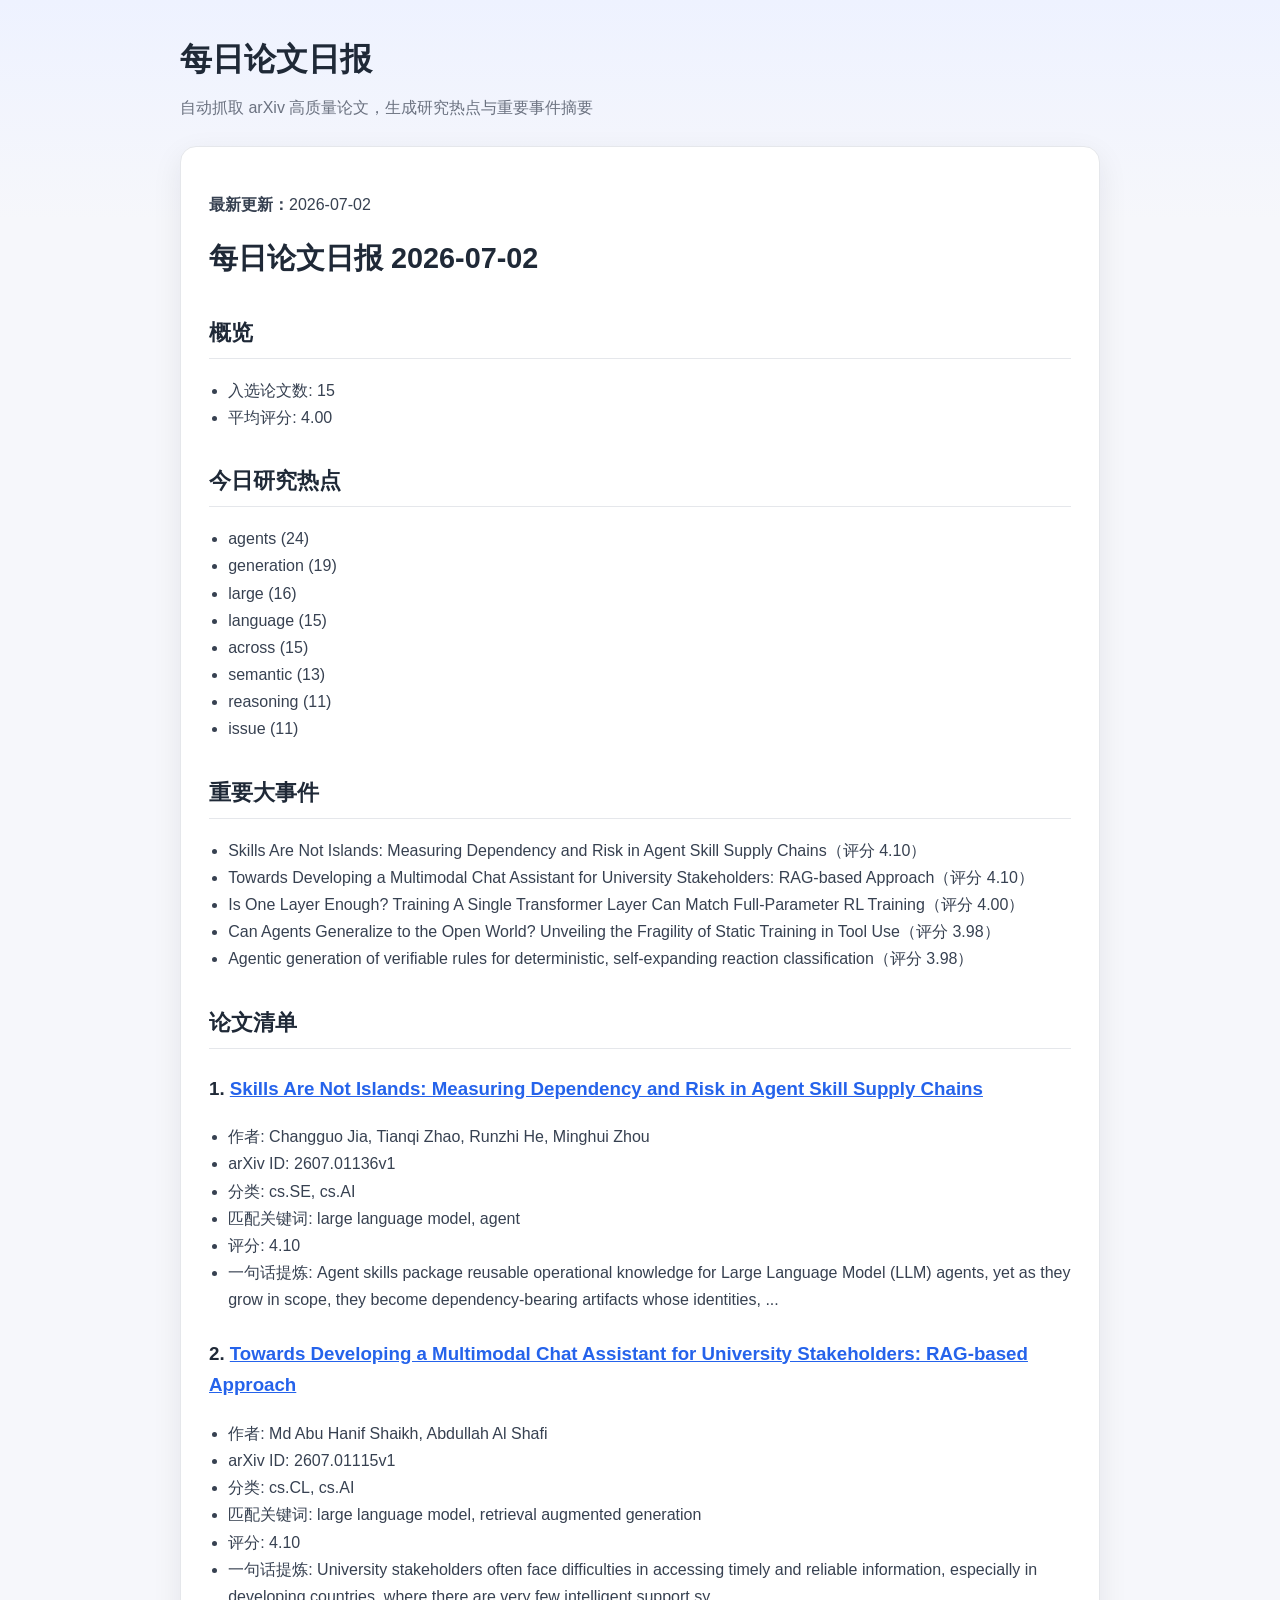
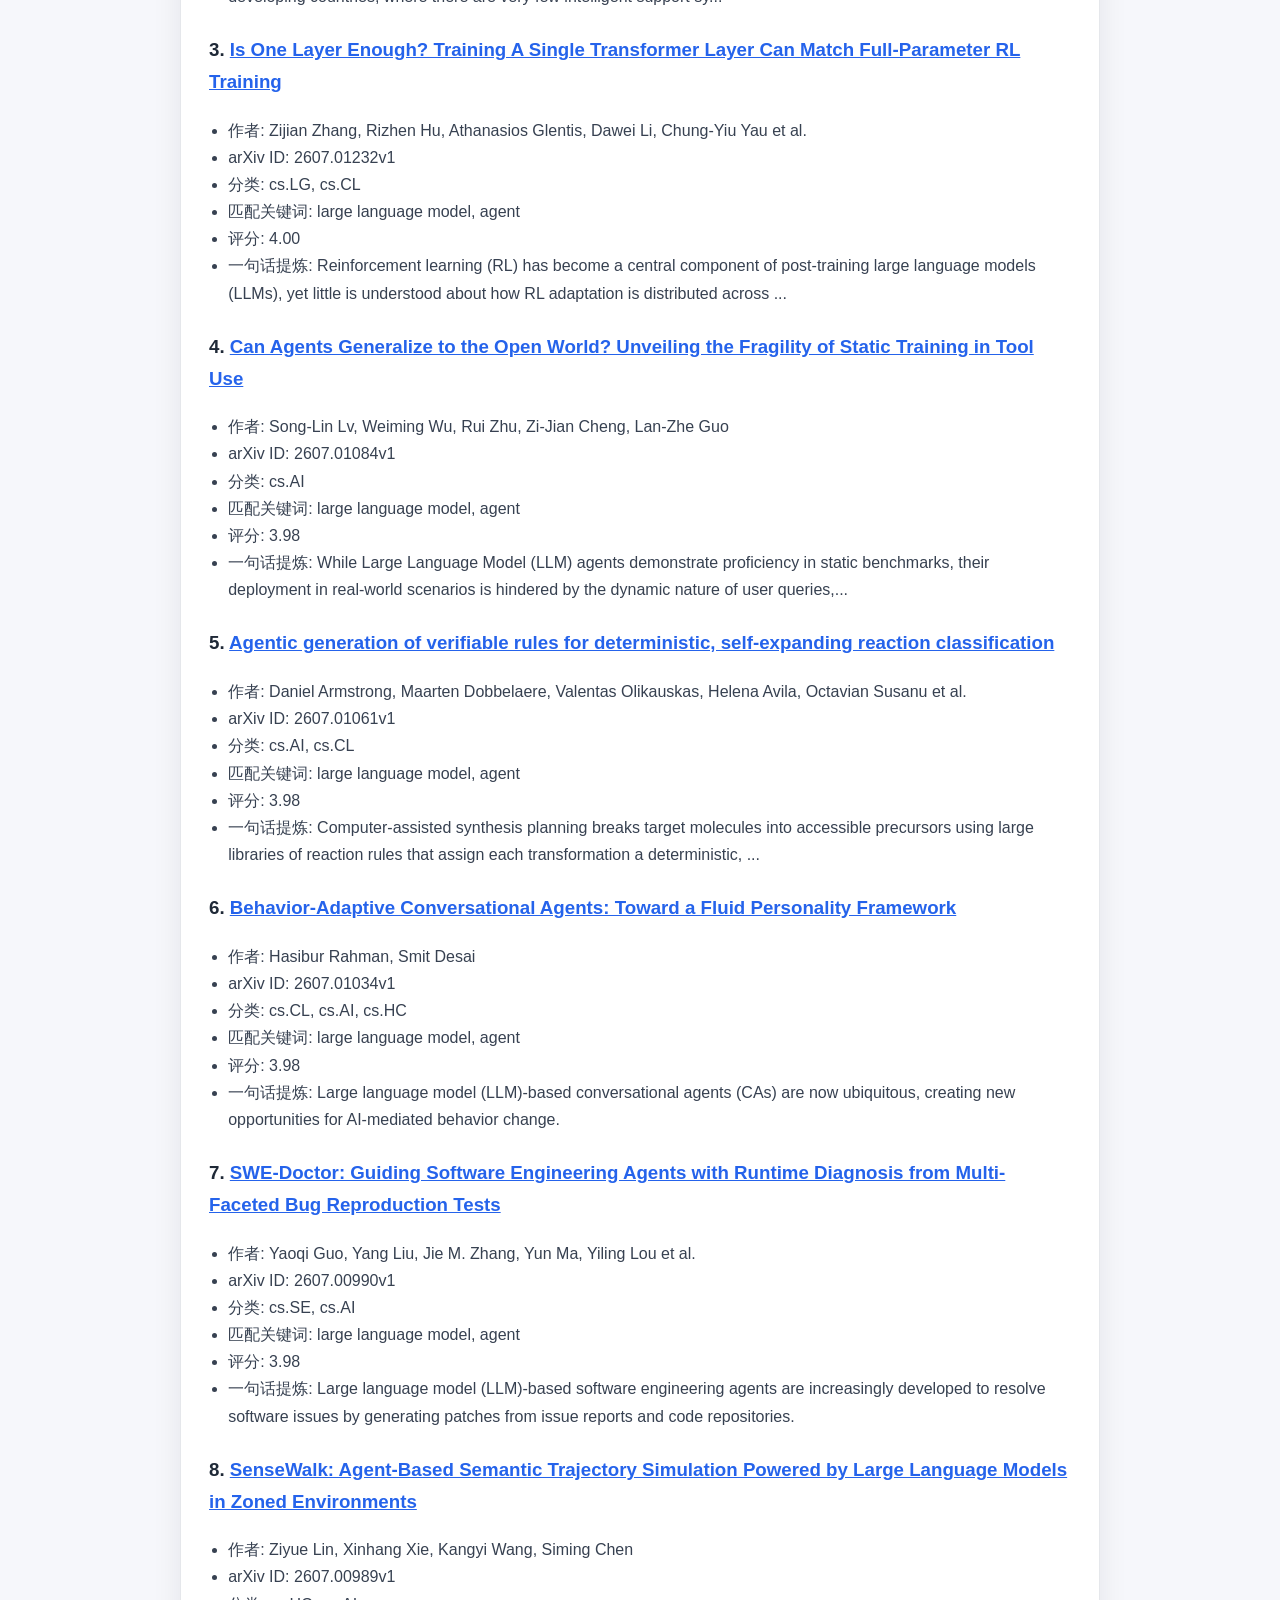
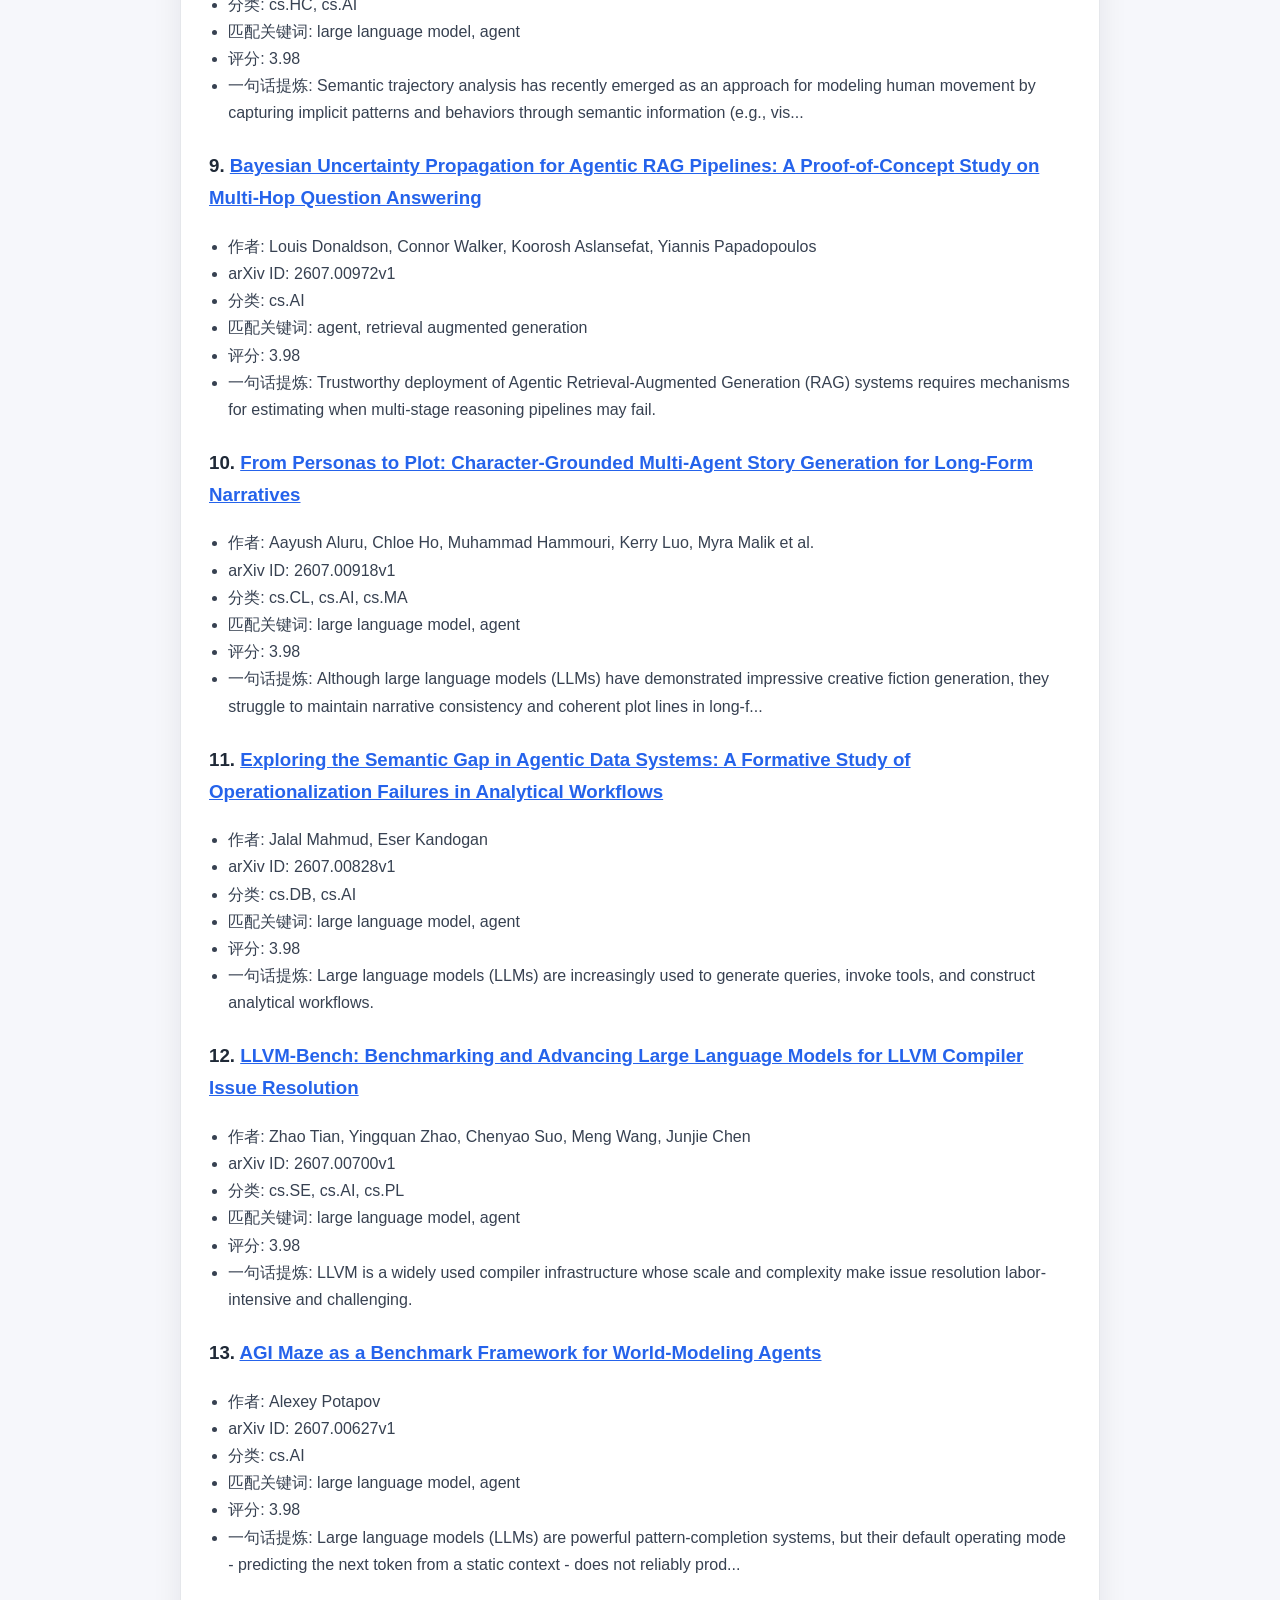
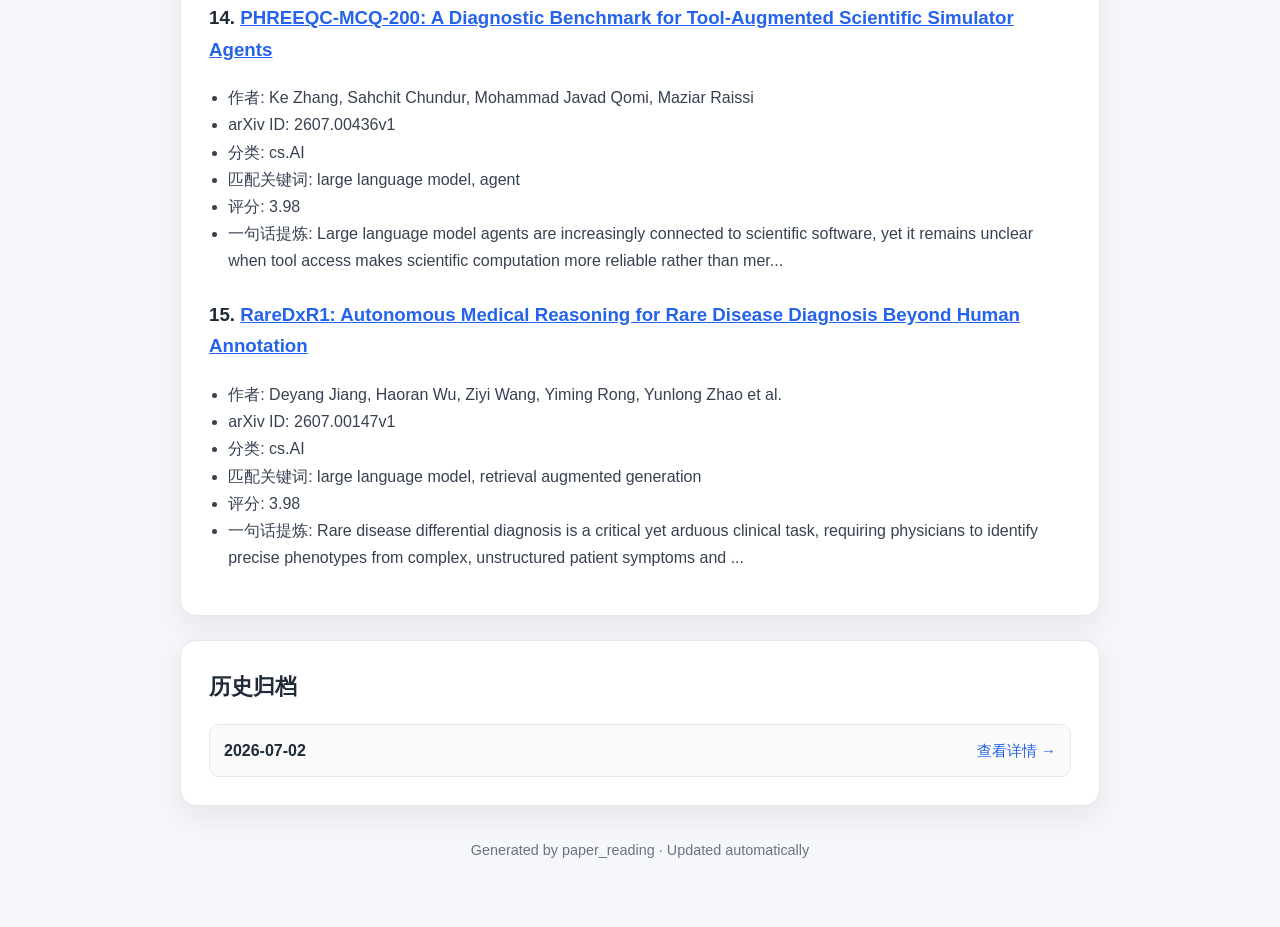
==== index.html @ 1e4952aa "deploy: f1d0eaf1eddbd6098fdbca7f47b68fb1e5b72fbb" ====
<!DOCTYPE html>
<html lang="zh-CN">
<head>
  <meta charset="UTF-8">
  <meta name="viewport" content="width=device-width, initial-scale=1.0">
  <title>每日论文日报</title>
  <link rel="stylesheet" href="assets/style.css">
</head>
<body>
  <div class="container">
    <header class="site-header">
      <h1>每日论文日报</h1>
      <p>自动抓取 arXiv 高质量论文，生成研究热点与重要事件摘要</p>
    </header>
    
    
<main class="card report-content">
  <p><strong>最新更新：</strong>2026-07-02</p>
  <h1>每日论文日报 2026-07-02</h1>
<h2>概览</h2>
<ul>
<li>入选论文数: 15</li>
<li>平均评分: 4.00</li>
</ul>
<h2>今日研究热点</h2>
<ul>
<li>agents (24)</li>
<li>generation (19)</li>
<li>large (16)</li>
<li>language (15)</li>
<li>across (15)</li>
<li>semantic (13)</li>
<li>reasoning (11)</li>
<li>issue (11)</li>
</ul>
<h2>重要大事件</h2>
<ul>
<li>Skills Are Not Islands: Measuring Dependency and Risk in Agent Skill Supply Chains（评分 4.10）</li>
<li>Towards Developing a Multimodal Chat Assistant for University Stakeholders: RAG-based Approach（评分 4.10）</li>
<li>Is One Layer Enough? Training A Single Transformer Layer Can Match Full-Parameter RL Training（评分 4.00）</li>
<li>Can Agents Generalize to the Open World? Unveiling the Fragility of Static Training in Tool Use（评分 3.98）</li>
<li>Agentic generation of verifiable rules for deterministic, self-expanding reaction classification（评分 3.98）</li>
</ul>
<h2>论文清单</h2>
<h3>1. <a href="https://arxiv.org/abs/2607.01136v1">Skills Are Not Islands: Measuring Dependency and Risk in Agent Skill Supply Chains</a></h3>
<ul>
<li>作者: Changguo Jia, Tianqi Zhao, Runzhi He, Minghui Zhou</li>
<li>arXiv ID: 2607.01136v1</li>
<li>分类: cs.SE, cs.AI</li>
<li>匹配关键词: large language model, agent</li>
<li>评分: 4.10</li>
<li>一句话提炼: Agent skills package reusable operational knowledge for Large Language Model (LLM) agents, yet as they grow in scope, they become dependency-bearing artifacts whose identities, ...</li>
</ul>
<h3>2. <a href="https://arxiv.org/abs/2607.01115v1">Towards Developing a Multimodal Chat Assistant for University Stakeholders: RAG-based Approach</a></h3>
<ul>
<li>作者: Md Abu Hanif Shaikh, Abdullah Al Shafi</li>
<li>arXiv ID: 2607.01115v1</li>
<li>分类: cs.CL, cs.AI</li>
<li>匹配关键词: large language model, retrieval augmented generation</li>
<li>评分: 4.10</li>
<li>一句话提炼: University stakeholders often face difficulties in accessing timely and reliable information, especially in developing countries, where there are very few intelligent support sy...</li>
</ul>
<h3>3. <a href="https://arxiv.org/abs/2607.01232v1">Is One Layer Enough? Training A Single Transformer Layer Can Match Full-Parameter RL Training</a></h3>
<ul>
<li>作者: Zijian Zhang, Rizhen Hu, Athanasios Glentis, Dawei Li, Chung-Yiu Yau et al.</li>
<li>arXiv ID: 2607.01232v1</li>
<li>分类: cs.LG, cs.CL</li>
<li>匹配关键词: large language model, agent</li>
<li>评分: 4.00</li>
<li>一句话提炼: Reinforcement learning (RL) has become a central component of post-training large language models (LLMs), yet little is understood about how RL adaptation is distributed across ...</li>
</ul>
<h3>4. <a href="https://arxiv.org/abs/2607.01084v1">Can Agents Generalize to the Open World? Unveiling the Fragility of Static Training in Tool Use</a></h3>
<ul>
<li>作者: Song-Lin Lv, Weiming Wu, Rui Zhu, Zi-Jian Cheng, Lan-Zhe Guo</li>
<li>arXiv ID: 2607.01084v1</li>
<li>分类: cs.AI</li>
<li>匹配关键词: large language model, agent</li>
<li>评分: 3.98</li>
<li>一句话提炼: While Large Language Model (LLM) agents demonstrate proficiency in static benchmarks, their deployment in real-world scenarios is hindered by the dynamic nature of user queries,...</li>
</ul>
<h3>5. <a href="https://arxiv.org/abs/2607.01061v1">Agentic generation of verifiable rules for deterministic, self-expanding reaction classification</a></h3>
<ul>
<li>作者: Daniel Armstrong, Maarten Dobbelaere, Valentas Olikauskas, Helena Avila, Octavian Susanu et al.</li>
<li>arXiv ID: 2607.01061v1</li>
<li>分类: cs.AI, cs.CL</li>
<li>匹配关键词: large language model, agent</li>
<li>评分: 3.98</li>
<li>一句话提炼: Computer-assisted synthesis planning breaks target molecules into accessible precursors using large libraries of reaction rules that assign each transformation a deterministic, ...</li>
</ul>
<h3>6. <a href="https://arxiv.org/abs/2607.01034v1">Behavior-Adaptive Conversational Agents: Toward a Fluid Personality Framework</a></h3>
<ul>
<li>作者: Hasibur Rahman, Smit Desai</li>
<li>arXiv ID: 2607.01034v1</li>
<li>分类: cs.CL, cs.AI, cs.HC</li>
<li>匹配关键词: large language model, agent</li>
<li>评分: 3.98</li>
<li>一句话提炼: Large language model (LLM)-based conversational agents (CAs) are now ubiquitous, creating new opportunities for AI-mediated behavior change.</li>
</ul>
<h3>7. <a href="https://arxiv.org/abs/2607.00990v1">SWE-Doctor: Guiding Software Engineering Agents with Runtime Diagnosis from Multi-Faceted Bug Reproduction Tests</a></h3>
<ul>
<li>作者: Yaoqi Guo, Yang Liu, Jie M. Zhang, Yun Ma, Yiling Lou et al.</li>
<li>arXiv ID: 2607.00990v1</li>
<li>分类: cs.SE, cs.AI</li>
<li>匹配关键词: large language model, agent</li>
<li>评分: 3.98</li>
<li>一句话提炼: Large language model (LLM)-based software engineering agents are increasingly developed to resolve software issues by generating patches from issue reports and code repositories.</li>
</ul>
<h3>8. <a href="https://arxiv.org/abs/2607.00989v1">SenseWalk: Agent-Based Semantic Trajectory Simulation Powered by Large Language Models in Zoned Environments</a></h3>
<ul>
<li>作者: Ziyue Lin, Xinhang Xie, Kangyi Wang, Siming Chen</li>
<li>arXiv ID: 2607.00989v1</li>
<li>分类: cs.HC, cs.AI</li>
<li>匹配关键词: large language model, agent</li>
<li>评分: 3.98</li>
<li>一句话提炼: Semantic trajectory analysis has recently emerged as an approach for modeling human movement by capturing implicit patterns and behaviors through semantic information (e.g., vis...</li>
</ul>
<h3>9. <a href="https://arxiv.org/abs/2607.00972v1">Bayesian Uncertainty Propagation for Agentic RAG Pipelines: A Proof-of-Concept Study on Multi-Hop Question Answering</a></h3>
<ul>
<li>作者: Louis Donaldson, Connor Walker, Koorosh Aslansefat, Yiannis Papadopoulos</li>
<li>arXiv ID: 2607.00972v1</li>
<li>分类: cs.AI</li>
<li>匹配关键词: agent, retrieval augmented generation</li>
<li>评分: 3.98</li>
<li>一句话提炼: Trustworthy deployment of Agentic Retrieval-Augmented Generation (RAG) systems requires mechanisms for estimating when multi-stage reasoning pipelines may fail.</li>
</ul>
<h3>10. <a href="https://arxiv.org/abs/2607.00918v1">From Personas to Plot: Character-Grounded Multi-Agent Story Generation for Long-Form Narratives</a></h3>
<ul>
<li>作者: Aayush Aluru, Chloe Ho, Muhammad Hammouri, Kerry Luo, Myra Malik et al.</li>
<li>arXiv ID: 2607.00918v1</li>
<li>分类: cs.CL, cs.AI, cs.MA</li>
<li>匹配关键词: large language model, agent</li>
<li>评分: 3.98</li>
<li>一句话提炼: Although large language models (LLMs) have demonstrated impressive creative fiction generation, they struggle to maintain narrative consistency and coherent plot lines in long-f...</li>
</ul>
<h3>11. <a href="https://arxiv.org/abs/2607.00828v1">Exploring the Semantic Gap in Agentic Data Systems: A Formative Study of Operationalization Failures in Analytical Workflows</a></h3>
<ul>
<li>作者: Jalal Mahmud, Eser Kandogan</li>
<li>arXiv ID: 2607.00828v1</li>
<li>分类: cs.DB, cs.AI</li>
<li>匹配关键词: large language model, agent</li>
<li>评分: 3.98</li>
<li>一句话提炼: Large language models (LLMs) are increasingly used to generate queries, invoke tools, and construct analytical workflows.</li>
</ul>
<h3>12. <a href="https://arxiv.org/abs/2607.00700v1">LLVM-Bench: Benchmarking and Advancing Large Language Models for LLVM Compiler Issue Resolution</a></h3>
<ul>
<li>作者: Zhao Tian, Yingquan Zhao, Chenyao Suo, Meng Wang, Junjie Chen</li>
<li>arXiv ID: 2607.00700v1</li>
<li>分类: cs.SE, cs.AI, cs.PL</li>
<li>匹配关键词: large language model, agent</li>
<li>评分: 3.98</li>
<li>一句话提炼: LLVM is a widely used compiler infrastructure whose scale and complexity make issue resolution labor-intensive and challenging.</li>
</ul>
<h3>13. <a href="https://arxiv.org/abs/2607.00627v1">AGI Maze as a Benchmark Framework for World-Modeling Agents</a></h3>
<ul>
<li>作者: Alexey Potapov</li>
<li>arXiv ID: 2607.00627v1</li>
<li>分类: cs.AI</li>
<li>匹配关键词: large language model, agent</li>
<li>评分: 3.98</li>
<li>一句话提炼: Large language models (LLMs) are powerful pattern-completion systems, but their default operating mode - predicting the next token from a static context - does not reliably prod...</li>
</ul>
<h3>14. <a href="https://arxiv.org/abs/2607.00436v1">PHREEQC-MCQ-200: A Diagnostic Benchmark for Tool-Augmented Scientific Simulator Agents</a></h3>
<ul>
<li>作者: Ke Zhang, Sahchit Chundur, Mohammad Javad Qomi, Maziar Raissi</li>
<li>arXiv ID: 2607.00436v1</li>
<li>分类: cs.AI</li>
<li>匹配关键词: large language model, agent</li>
<li>评分: 3.98</li>
<li>一句话提炼: Large language model agents are increasingly connected to scientific software, yet it remains unclear when tool access makes scientific computation more reliable rather than mer...</li>
</ul>
<h3>15. <a href="https://arxiv.org/abs/2607.00147v1">RareDxR1: Autonomous Medical Reasoning for Rare Disease Diagnosis Beyond Human Annotation</a></h3>
<ul>
<li>作者: Deyang Jiang, Haoran Wu, Ziyi Wang, Yiming Rong, Yunlong Zhao et al.</li>
<li>arXiv ID: 2607.00147v1</li>
<li>分类: cs.AI</li>
<li>匹配关键词: large language model, retrieval augmented generation</li>
<li>评分: 3.98</li>
<li>一句话提炼: Rare disease differential diagnosis is a critical yet arduous clinical task, requiring physicians to identify precise phenotypes from complex, unstructured patient symptoms and ...</li>
</ul>
</main>
<section class="card">
  <h2>历史归档</h2>
  <ul class="archive-list">
    <li><a href="reports/2026-07-02.html"><span class="date">2026-07-02</span><span class="link">查看详情 →</span></a></li>
  </ul>
</section>

    <footer class="site-footer">Generated by paper_reading · Updated automatically</footer>
  </div>
</body>
</html>
---- assets/style.css ----
:root {
  --bg: #f6f7fb;
  --card: #ffffff;
  --text: #1f2937;
  --muted: #6b7280;
  --accent: #2563eb;
  --border: #e5e7eb;
  --shadow: 0 10px 30px rgba(15, 23, 42, 0.08);
}

* {
  box-sizing: border-box;
}

body {
  margin: 0;
  font-family: -apple-system, BlinkMacSystemFont, "Segoe UI", Roboto, "Helvetica Neue", Arial, sans-serif;
  background: linear-gradient(180deg, #eef2ff 0%, var(--bg) 220px);
  color: var(--text);
  line-height: 1.7;
}

.container {
  max-width: 960px;
  margin: 0 auto;
  padding: 32px 20px 64px;
}

.site-header {
  margin-bottom: 24px;
}

.site-header h1 {
  margin: 0 0 8px;
  font-size: 2rem;
}

.site-header p {
  margin: 0;
  color: var(--muted);
}

.card {
  background: var(--card);
  border: 1px solid var(--border);
  border-radius: 16px;
  box-shadow: var(--shadow);
  padding: 28px;
  margin-bottom: 24px;
}

.card h2 {
  margin-top: 0;
  font-size: 1.35rem;
}

.archive-list {
  list-style: none;
  padding: 0;
  margin: 0;
  display: grid;
  gap: 10px;
}

.archive-list a {
  display: flex;
  justify-content: space-between;
  align-items: center;
  padding: 12px 14px;
  border: 1px solid var(--border);
  border-radius: 10px;
  text-decoration: none;
  color: var(--text);
  background: #fafafa;
}

.archive-list a:hover {
  border-color: var(--accent);
  background: #eff6ff;
}

.archive-list .date {
  font-weight: 600;
}

.archive-list .link {
  color: var(--accent);
  font-size: 0.95rem;
}

.report-content h1 {
  margin-top: 0;
  font-size: 1.8rem;
}

.report-content h2 {
  margin-top: 2rem;
  padding-bottom: 0.4rem;
  border-bottom: 1px solid var(--border);
}

.report-content h3 {
  margin-top: 1.5rem;
}

.report-content ul {
  padding-left: 1.2rem;
}

.report-content a {
  color: var(--accent);
}

.report-content p,
.report-content li {
  color: #374151;
}

.back-link {
  display: inline-block;
  margin-bottom: 16px;
  color: var(--accent);
  text-decoration: none;
  font-weight: 600;
}

.back-link:hover {
  text-decoration: underline;
}

.site-footer {
  margin-top: 32px;
  color: var(--muted);
  font-size: 0.9rem;
  text-align: center;
}

@media (max-width: 640px) {
  .container {
    padding: 20px 14px 48px;
  }

  .card {
    padding: 20px;
  }

  .site-header h1 {
    font-size: 1.6rem;
  }
}
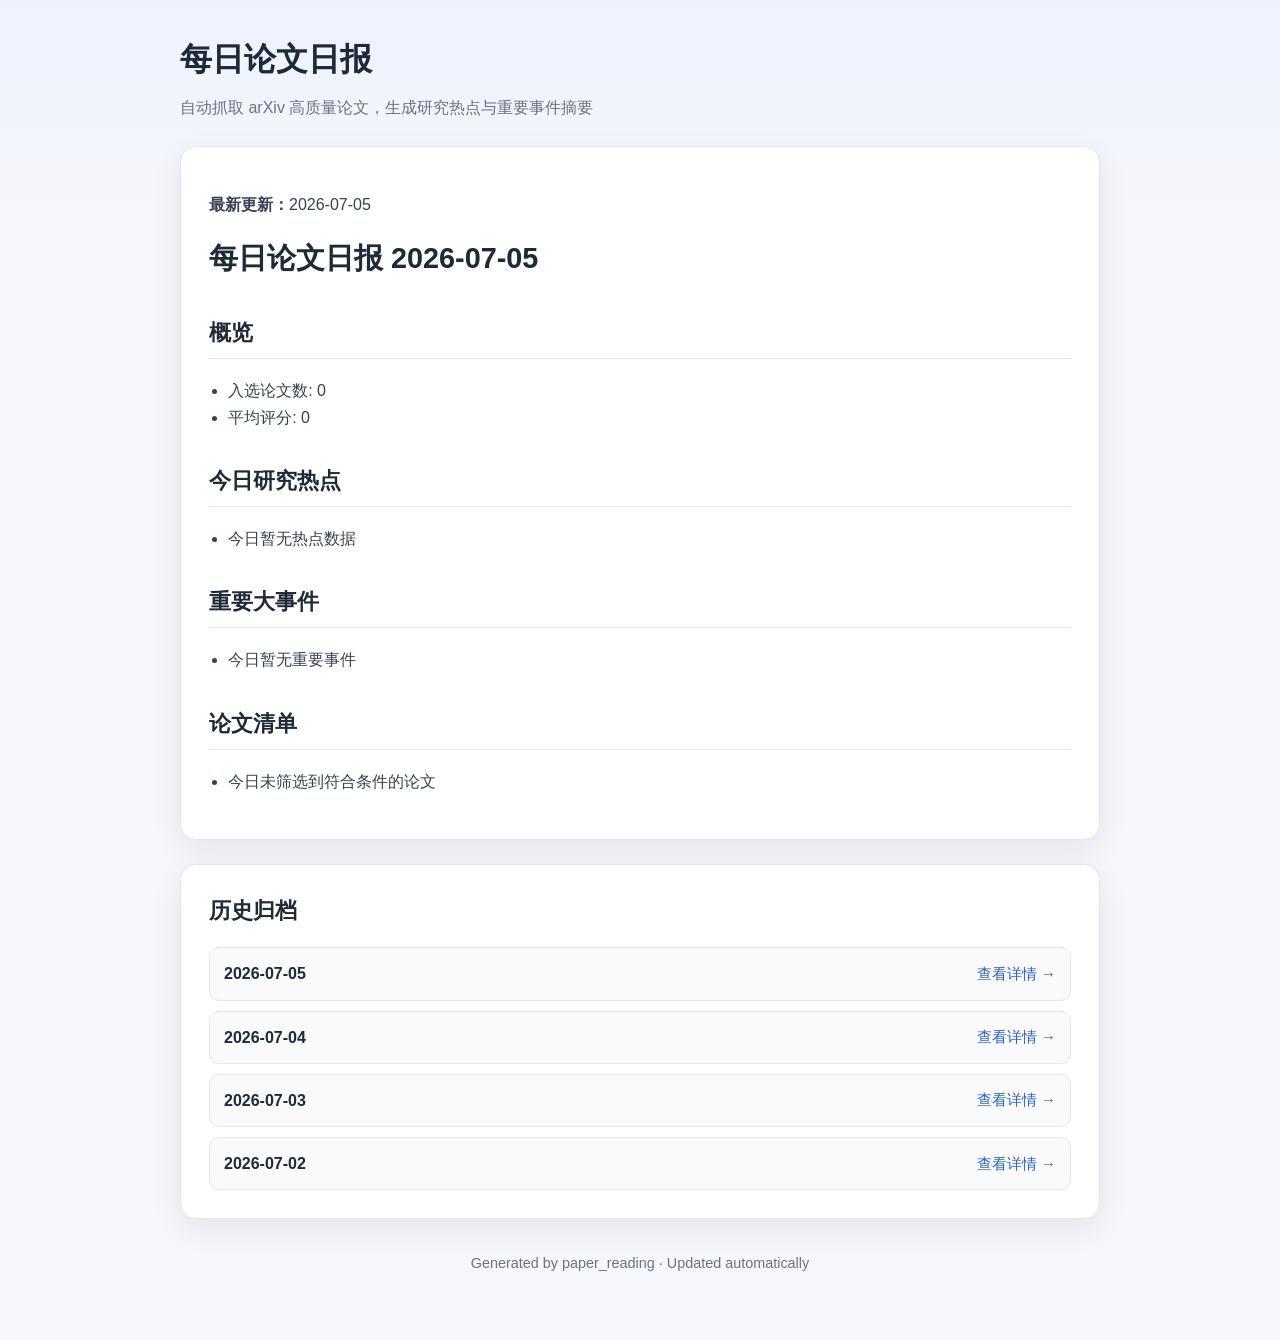
==== commit 6ac1f484: "deploy: 60a4ec1bd43b2e0ebd48ca1cea0a889e15c20ff1" ====
--- a/index.html
+++ b/index.html
@@ -15,173 +15,30 @@
     
     
 <main class="card report-content">
-  <p><strong>最新更新：</strong>2026-07-02</p>
-  <h1>每日论文日报 2026-07-02</h1>
+  <p><strong>最新更新：</strong>2026-07-05</p>
+  <h1>每日论文日报 2026-07-05</h1>
 <h2>概览</h2>
 <ul>
-<li>入选论文数: 15</li>
-<li>平均评分: 4.00</li>
+<li>入选论文数: 0</li>
+<li>平均评分: 0</li>
 </ul>
 <h2>今日研究热点</h2>
 <ul>
-<li>agents (24)</li>
-<li>generation (19)</li>
-<li>large (16)</li>
-<li>language (15)</li>
-<li>across (15)</li>
-<li>semantic (13)</li>
-<li>reasoning (11)</li>
-<li>issue (11)</li>
+<li>今日暂无热点数据</li>
 </ul>
 <h2>重要大事件</h2>
 <ul>
-<li>Skills Are Not Islands: Measuring Dependency and Risk in Agent Skill Supply Chains（评分 4.10）</li>
-<li>Towards Developing a Multimodal Chat Assistant for University Stakeholders: RAG-based Approach（评分 4.10）</li>
-<li>Is One Layer Enough? Training A Single Transformer Layer Can Match Full-Parameter RL Training（评分 4.00）</li>
-<li>Can Agents Generalize to the Open World? Unveiling the Fragility of Static Training in Tool Use（评分 3.98）</li>
-<li>Agentic generation of verifiable rules for deterministic, self-expanding reaction classification（评分 3.98）</li>
+<li>今日暂无重要事件</li>
 </ul>
 <h2>论文清单</h2>
-<h3>1. <a href="https://arxiv.org/abs/2607.01136v1">Skills Are Not Islands: Measuring Dependency and Risk in Agent Skill Supply Chains</a></h3>
 <ul>
-<li>作者: Changguo Jia, Tianqi Zhao, Runzhi He, Minghui Zhou</li>
-<li>arXiv ID: 2607.01136v1</li>
-<li>分类: cs.SE, cs.AI</li>
-<li>匹配关键词: large language model, agent</li>
-<li>评分: 4.10</li>
-<li>一句话提炼: Agent skills package reusable operational knowledge for Large Language Model (LLM) agents, yet as they grow in scope, they become dependency-bearing artifacts whose identities, ...</li>
-</ul>
-<h3>2. <a href="https://arxiv.org/abs/2607.01115v1">Towards Developing a Multimodal Chat Assistant for University Stakeholders: RAG-based Approach</a></h3>
-<ul>
-<li>作者: Md Abu Hanif Shaikh, Abdullah Al Shafi</li>
-<li>arXiv ID: 2607.01115v1</li>
-<li>分类: cs.CL, cs.AI</li>
-<li>匹配关键词: large language model, retrieval augmented generation</li>
-<li>评分: 4.10</li>
-<li>一句话提炼: University stakeholders often face difficulties in accessing timely and reliable information, especially in developing countries, where there are very few intelligent support sy...</li>
-</ul>
-<h3>3. <a href="https://arxiv.org/abs/2607.01232v1">Is One Layer Enough? Training A Single Transformer Layer Can Match Full-Parameter RL Training</a></h3>
-<ul>
-<li>作者: Zijian Zhang, Rizhen Hu, Athanasios Glentis, Dawei Li, Chung-Yiu Yau et al.</li>
-<li>arXiv ID: 2607.01232v1</li>
-<li>分类: cs.LG, cs.CL</li>
-<li>匹配关键词: large language model, agent</li>
-<li>评分: 4.00</li>
-<li>一句话提炼: Reinforcement learning (RL) has become a central component of post-training large language models (LLMs), yet little is understood about how RL adaptation is distributed across ...</li>
-</ul>
-<h3>4. <a href="https://arxiv.org/abs/2607.01084v1">Can Agents Generalize to the Open World? Unveiling the Fragility of Static Training in Tool Use</a></h3>
-<ul>
-<li>作者: Song-Lin Lv, Weiming Wu, Rui Zhu, Zi-Jian Cheng, Lan-Zhe Guo</li>
-<li>arXiv ID: 2607.01084v1</li>
-<li>分类: cs.AI</li>
-<li>匹配关键词: large language model, agent</li>
-<li>评分: 3.98</li>
-<li>一句话提炼: While Large Language Model (LLM) agents demonstrate proficiency in static benchmarks, their deployment in real-world scenarios is hindered by the dynamic nature of user queries,...</li>
-</ul>
-<h3>5. <a href="https://arxiv.org/abs/2607.01061v1">Agentic generation of verifiable rules for deterministic, self-expanding reaction classification</a></h3>
-<ul>
-<li>作者: Daniel Armstrong, Maarten Dobbelaere, Valentas Olikauskas, Helena Avila, Octavian Susanu et al.</li>
-<li>arXiv ID: 2607.01061v1</li>
-<li>分类: cs.AI, cs.CL</li>
-<li>匹配关键词: large language model, agent</li>
-<li>评分: 3.98</li>
-<li>一句话提炼: Computer-assisted synthesis planning breaks target molecules into accessible precursors using large libraries of reaction rules that assign each transformation a deterministic, ...</li>
-</ul>
-<h3>6. <a href="https://arxiv.org/abs/2607.01034v1">Behavior-Adaptive Conversational Agents: Toward a Fluid Personality Framework</a></h3>
-<ul>
-<li>作者: Hasibur Rahman, Smit Desai</li>
-<li>arXiv ID: 2607.01034v1</li>
-<li>分类: cs.CL, cs.AI, cs.HC</li>
-<li>匹配关键词: large language model, agent</li>
-<li>评分: 3.98</li>
-<li>一句话提炼: Large language model (LLM)-based conversational agents (CAs) are now ubiquitous, creating new opportunities for AI-mediated behavior change.</li>
-</ul>
-<h3>7. <a href="https://arxiv.org/abs/2607.00990v1">SWE-Doctor: Guiding Software Engineering Agents with Runtime Diagnosis from Multi-Faceted Bug Reproduction Tests</a></h3>
-<ul>
-<li>作者: Yaoqi Guo, Yang Liu, Jie M. Zhang, Yun Ma, Yiling Lou et al.</li>
-<li>arXiv ID: 2607.00990v1</li>
-<li>分类: cs.SE, cs.AI</li>
-<li>匹配关键词: large language model, agent</li>
-<li>评分: 3.98</li>
-<li>一句话提炼: Large language model (LLM)-based software engineering agents are increasingly developed to resolve software issues by generating patches from issue reports and code repositories.</li>
-</ul>
-<h3>8. <a href="https://arxiv.org/abs/2607.00989v1">SenseWalk: Agent-Based Semantic Trajectory Simulation Powered by Large Language Models in Zoned Environments</a></h3>
-<ul>
-<li>作者: Ziyue Lin, Xinhang Xie, Kangyi Wang, Siming Chen</li>
-<li>arXiv ID: 2607.00989v1</li>
-<li>分类: cs.HC, cs.AI</li>
-<li>匹配关键词: large language model, agent</li>
-<li>评分: 3.98</li>
-<li>一句话提炼: Semantic trajectory analysis has recently emerged as an approach for modeling human movement by capturing implicit patterns and behaviors through semantic information (e.g., vis...</li>
-</ul>
-<h3>9. <a href="https://arxiv.org/abs/2607.00972v1">Bayesian Uncertainty Propagation for Agentic RAG Pipelines: A Proof-of-Concept Study on Multi-Hop Question Answering</a></h3>
-<ul>
-<li>作者: Louis Donaldson, Connor Walker, Koorosh Aslansefat, Yiannis Papadopoulos</li>
-<li>arXiv ID: 2607.00972v1</li>
-<li>分类: cs.AI</li>
-<li>匹配关键词: agent, retrieval augmented generation</li>
-<li>评分: 3.98</li>
-<li>一句话提炼: Trustworthy deployment of Agentic Retrieval-Augmented Generation (RAG) systems requires mechanisms for estimating when multi-stage reasoning pipelines may fail.</li>
-</ul>
-<h3>10. <a href="https://arxiv.org/abs/2607.00918v1">From Personas to Plot: Character-Grounded Multi-Agent Story Generation for Long-Form Narratives</a></h3>
-<ul>
-<li>作者: Aayush Aluru, Chloe Ho, Muhammad Hammouri, Kerry Luo, Myra Malik et al.</li>
-<li>arXiv ID: 2607.00918v1</li>
-<li>分类: cs.CL, cs.AI, cs.MA</li>
-<li>匹配关键词: large language model, agent</li>
-<li>评分: 3.98</li>
-<li>一句话提炼: Although large language models (LLMs) have demonstrated impressive creative fiction generation, they struggle to maintain narrative consistency and coherent plot lines in long-f...</li>
-</ul>
-<h3>11. <a href="https://arxiv.org/abs/2607.00828v1">Exploring the Semantic Gap in Agentic Data Systems: A Formative Study of Operationalization Failures in Analytical Workflows</a></h3>
-<ul>
-<li>作者: Jalal Mahmud, Eser Kandogan</li>
-<li>arXiv ID: 2607.00828v1</li>
-<li>分类: cs.DB, cs.AI</li>
-<li>匹配关键词: large language model, agent</li>
-<li>评分: 3.98</li>
-<li>一句话提炼: Large language models (LLMs) are increasingly used to generate queries, invoke tools, and construct analytical workflows.</li>
-</ul>
-<h3>12. <a href="https://arxiv.org/abs/2607.00700v1">LLVM-Bench: Benchmarking and Advancing Large Language Models for LLVM Compiler Issue Resolution</a></h3>
-<ul>
-<li>作者: Zhao Tian, Yingquan Zhao, Chenyao Suo, Meng Wang, Junjie Chen</li>
-<li>arXiv ID: 2607.00700v1</li>
-<li>分类: cs.SE, cs.AI, cs.PL</li>
-<li>匹配关键词: large language model, agent</li>
-<li>评分: 3.98</li>
-<li>一句话提炼: LLVM is a widely used compiler infrastructure whose scale and complexity make issue resolution labor-intensive and challenging.</li>
-</ul>
-<h3>13. <a href="https://arxiv.org/abs/2607.00627v1">AGI Maze as a Benchmark Framework for World-Modeling Agents</a></h3>
-<ul>
-<li>作者: Alexey Potapov</li>
-<li>arXiv ID: 2607.00627v1</li>
-<li>分类: cs.AI</li>
-<li>匹配关键词: large language model, agent</li>
-<li>评分: 3.98</li>
-<li>一句话提炼: Large language models (LLMs) are powerful pattern-completion systems, but their default operating mode - predicting the next token from a static context - does not reliably prod...</li>
-</ul>
-<h3>14. <a href="https://arxiv.org/abs/2607.00436v1">PHREEQC-MCQ-200: A Diagnostic Benchmark for Tool-Augmented Scientific Simulator Agents</a></h3>
-<ul>
-<li>作者: Ke Zhang, Sahchit Chundur, Mohammad Javad Qomi, Maziar Raissi</li>
-<li>arXiv ID: 2607.00436v1</li>
-<li>分类: cs.AI</li>
-<li>匹配关键词: large language model, agent</li>
-<li>评分: 3.98</li>
-<li>一句话提炼: Large language model agents are increasingly connected to scientific software, yet it remains unclear when tool access makes scientific computation more reliable rather than mer...</li>
-</ul>
-<h3>15. <a href="https://arxiv.org/abs/2607.00147v1">RareDxR1: Autonomous Medical Reasoning for Rare Disease Diagnosis Beyond Human Annotation</a></h3>
-<ul>
-<li>作者: Deyang Jiang, Haoran Wu, Ziyi Wang, Yiming Rong, Yunlong Zhao et al.</li>
-<li>arXiv ID: 2607.00147v1</li>
-<li>分类: cs.AI</li>
-<li>匹配关键词: large language model, retrieval augmented generation</li>
-<li>评分: 3.98</li>
-<li>一句话提炼: Rare disease differential diagnosis is a critical yet arduous clinical task, requiring physicians to identify precise phenotypes from complex, unstructured patient symptoms and ...</li>
+<li>今日未筛选到符合条件的论文</li>
 </ul>
 </main>
 <section class="card">
   <h2>历史归档</h2>
   <ul class="archive-list">
-    <li><a href="reports/2026-07-02.html"><span class="date">2026-07-02</span><span class="link">查看详情 →</span></a></li>
+    <li><a href="reports/2026-07-05.html"><span class="date">2026-07-05</span><span class="link">查看详情 →</span></a></li><li><a href="reports/2026-07-04.html"><span class="date">2026-07-04</span><span class="link">查看详情 →</span></a></li><li><a href="reports/2026-07-03.html"><span class="date">2026-07-03</span><span class="link">查看详情 →</span></a></li><li><a href="reports/2026-07-02.html"><span class="date">2026-07-02</span><span class="link">查看详情 →</span></a></li>
   </ul>
 </section>
 
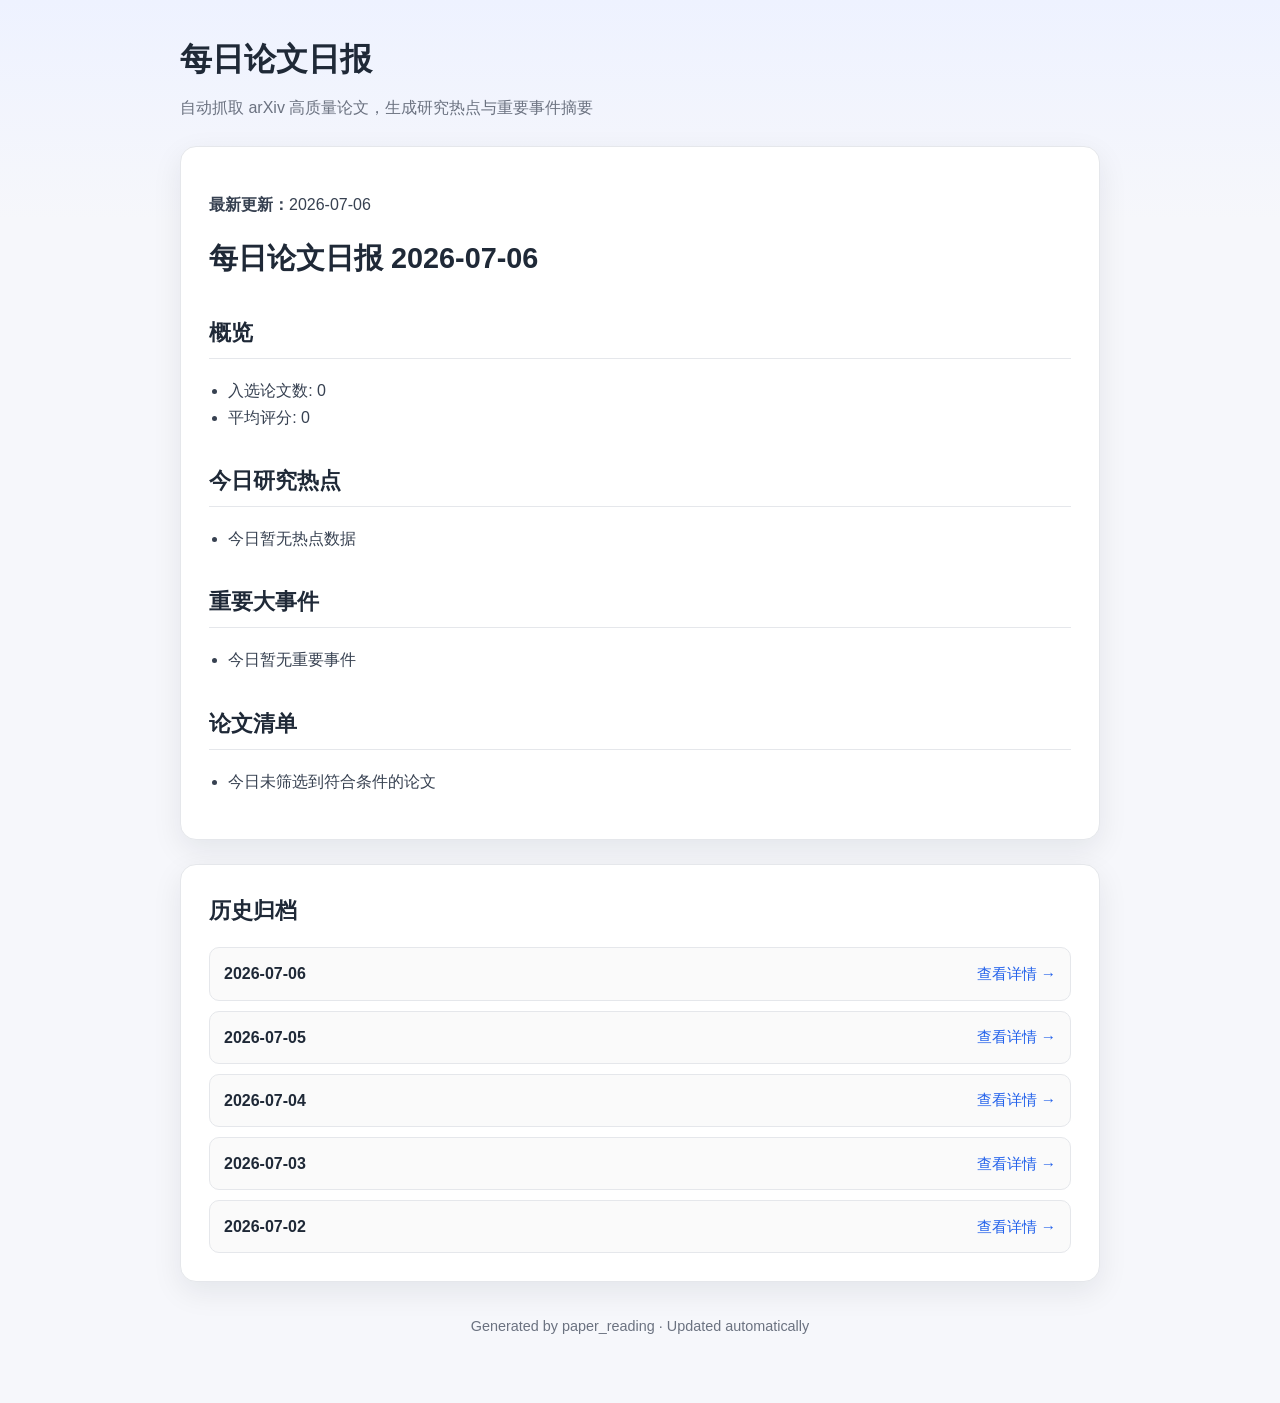
==== commit bc692268: "deploy: 59149e5e1e492993bf5acc5338c979a65b68202b" ====
--- a/index.html
+++ b/index.html
@@ -15,8 +15,8 @@
     
     
 <main class="card report-content">
-  <p><strong>最新更新：</strong>2026-07-05</p>
-  <h1>每日论文日报 2026-07-05</h1>
+  <p><strong>最新更新：</strong>2026-07-06</p>
+  <h1>每日论文日报 2026-07-06</h1>
 <h2>概览</h2>
 <ul>
 <li>入选论文数: 0</li>
@@ -38,7 +38,7 @@
 <section class="card">
   <h2>历史归档</h2>
   <ul class="archive-list">
-    <li><a href="reports/2026-07-05.html"><span class="date">2026-07-05</span><span class="link">查看详情 →</span></a></li><li><a href="reports/2026-07-04.html"><span class="date">2026-07-04</span><span class="link">查看详情 →</span></a></li><li><a href="reports/2026-07-03.html"><span class="date">2026-07-03</span><span class="link">查看详情 →</span></a></li><li><a href="reports/2026-07-02.html"><span class="date">2026-07-02</span><span class="link">查看详情 →</span></a></li>
+    <li><a href="reports/2026-07-06.html"><span class="date">2026-07-06</span><span class="link">查看详情 →</span></a></li><li><a href="reports/2026-07-05.html"><span class="date">2026-07-05</span><span class="link">查看详情 →</span></a></li><li><a href="reports/2026-07-04.html"><span class="date">2026-07-04</span><span class="link">查看详情 →</span></a></li><li><a href="reports/2026-07-03.html"><span class="date">2026-07-03</span><span class="link">查看详情 →</span></a></li><li><a href="reports/2026-07-02.html"><span class="date">2026-07-02</span><span class="link">查看详情 →</span></a></li>
   </ul>
 </section>
 
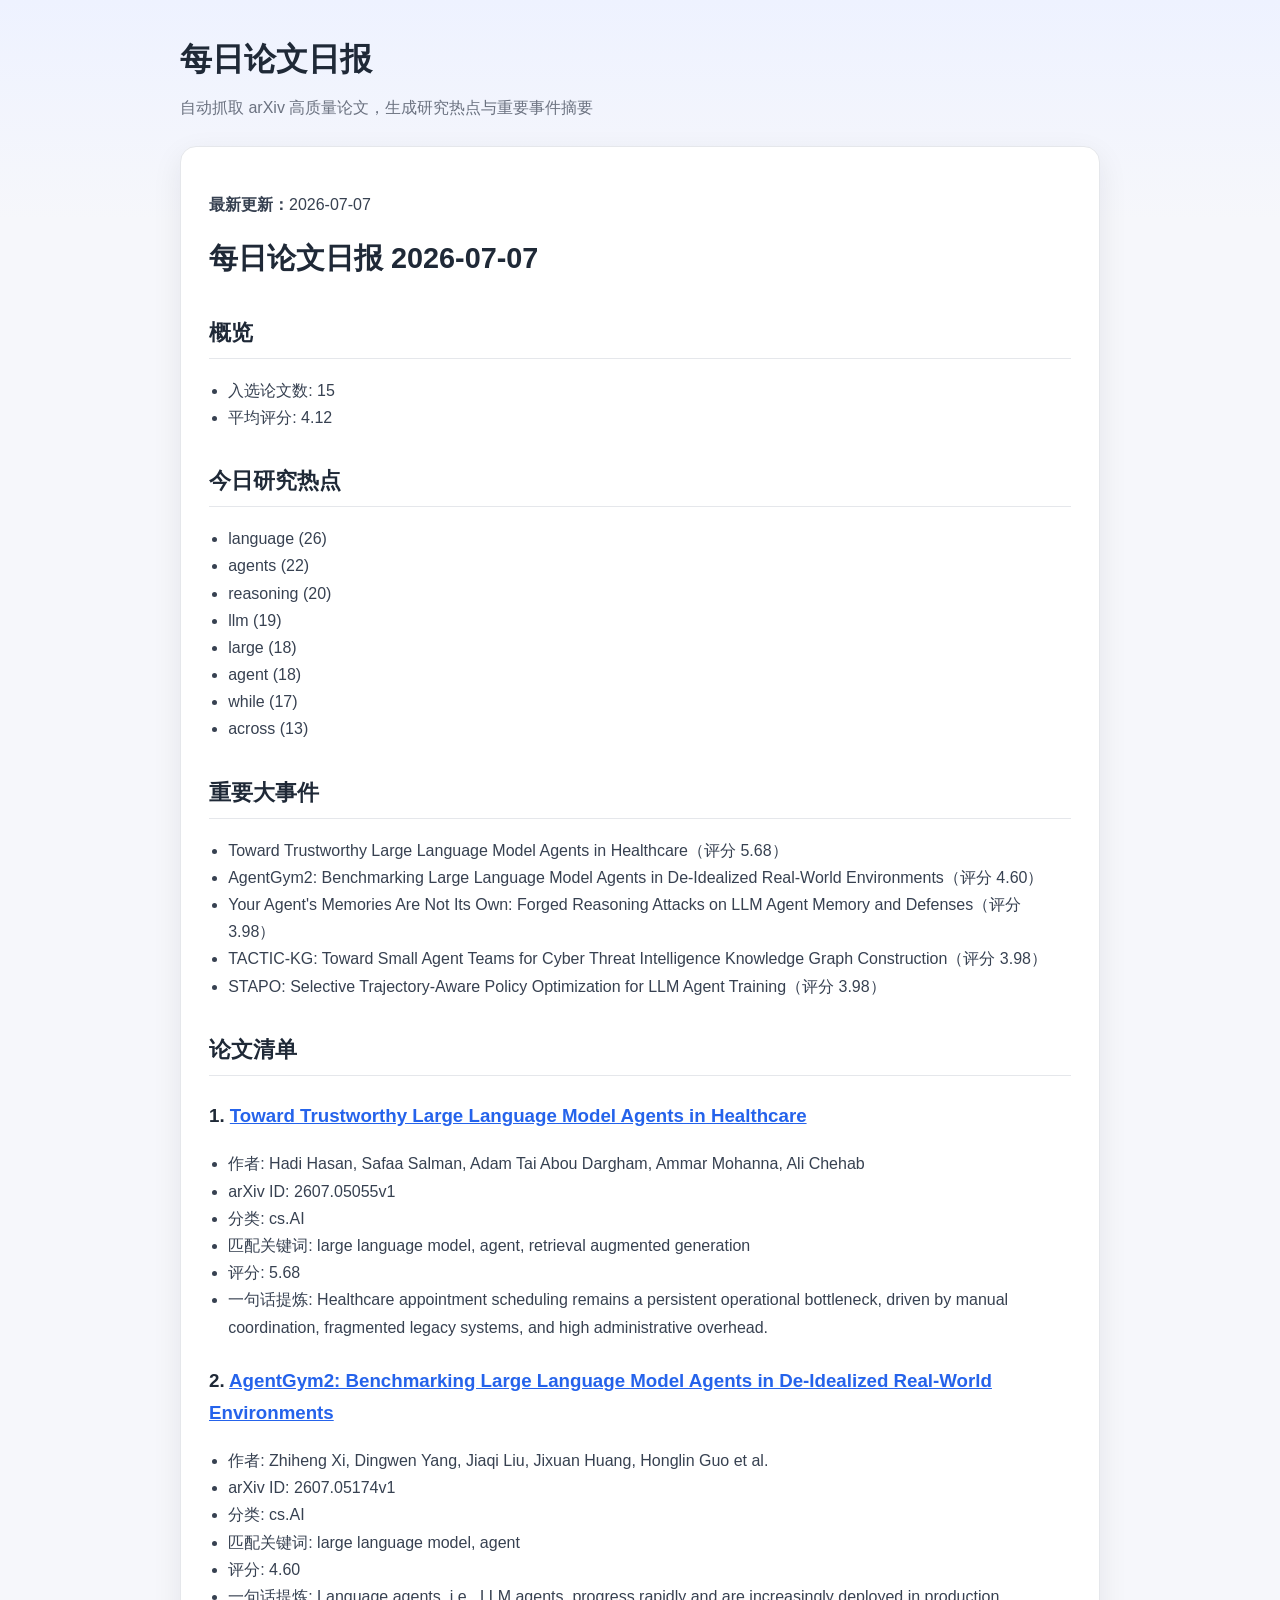
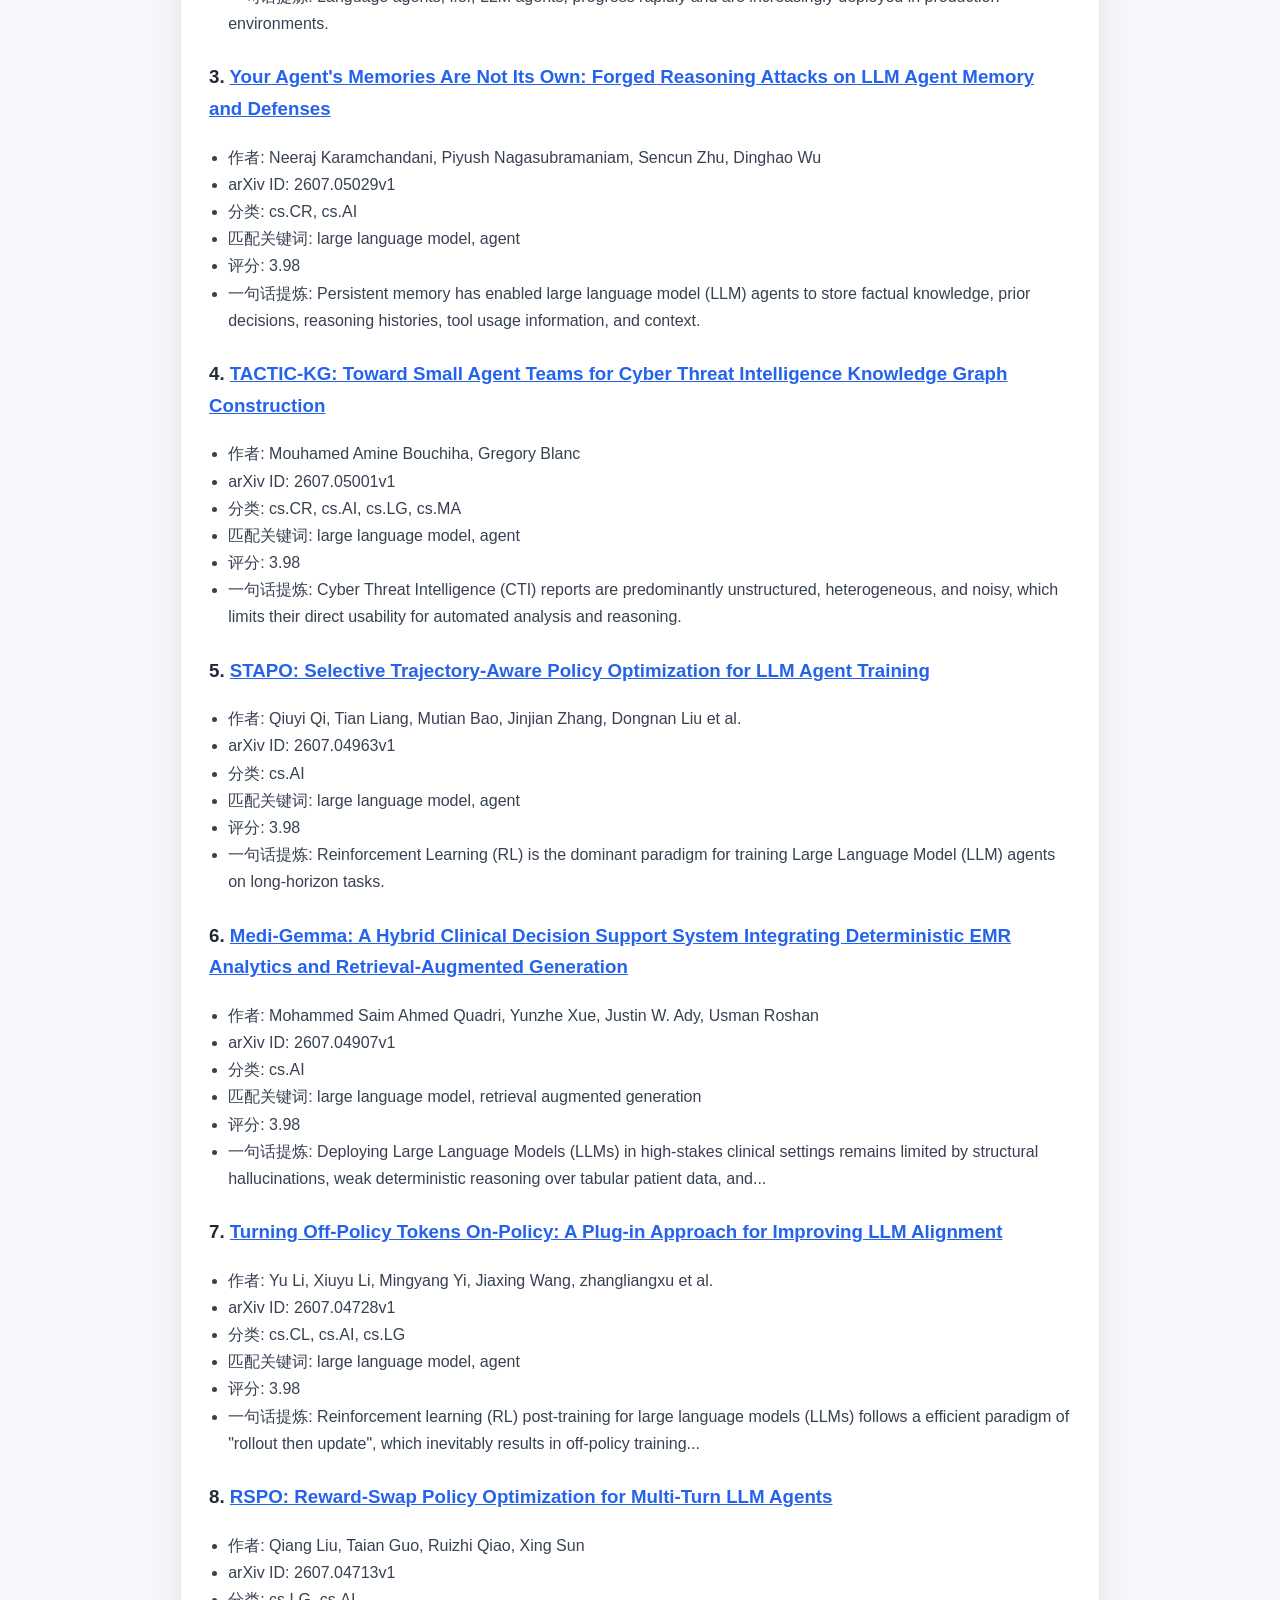
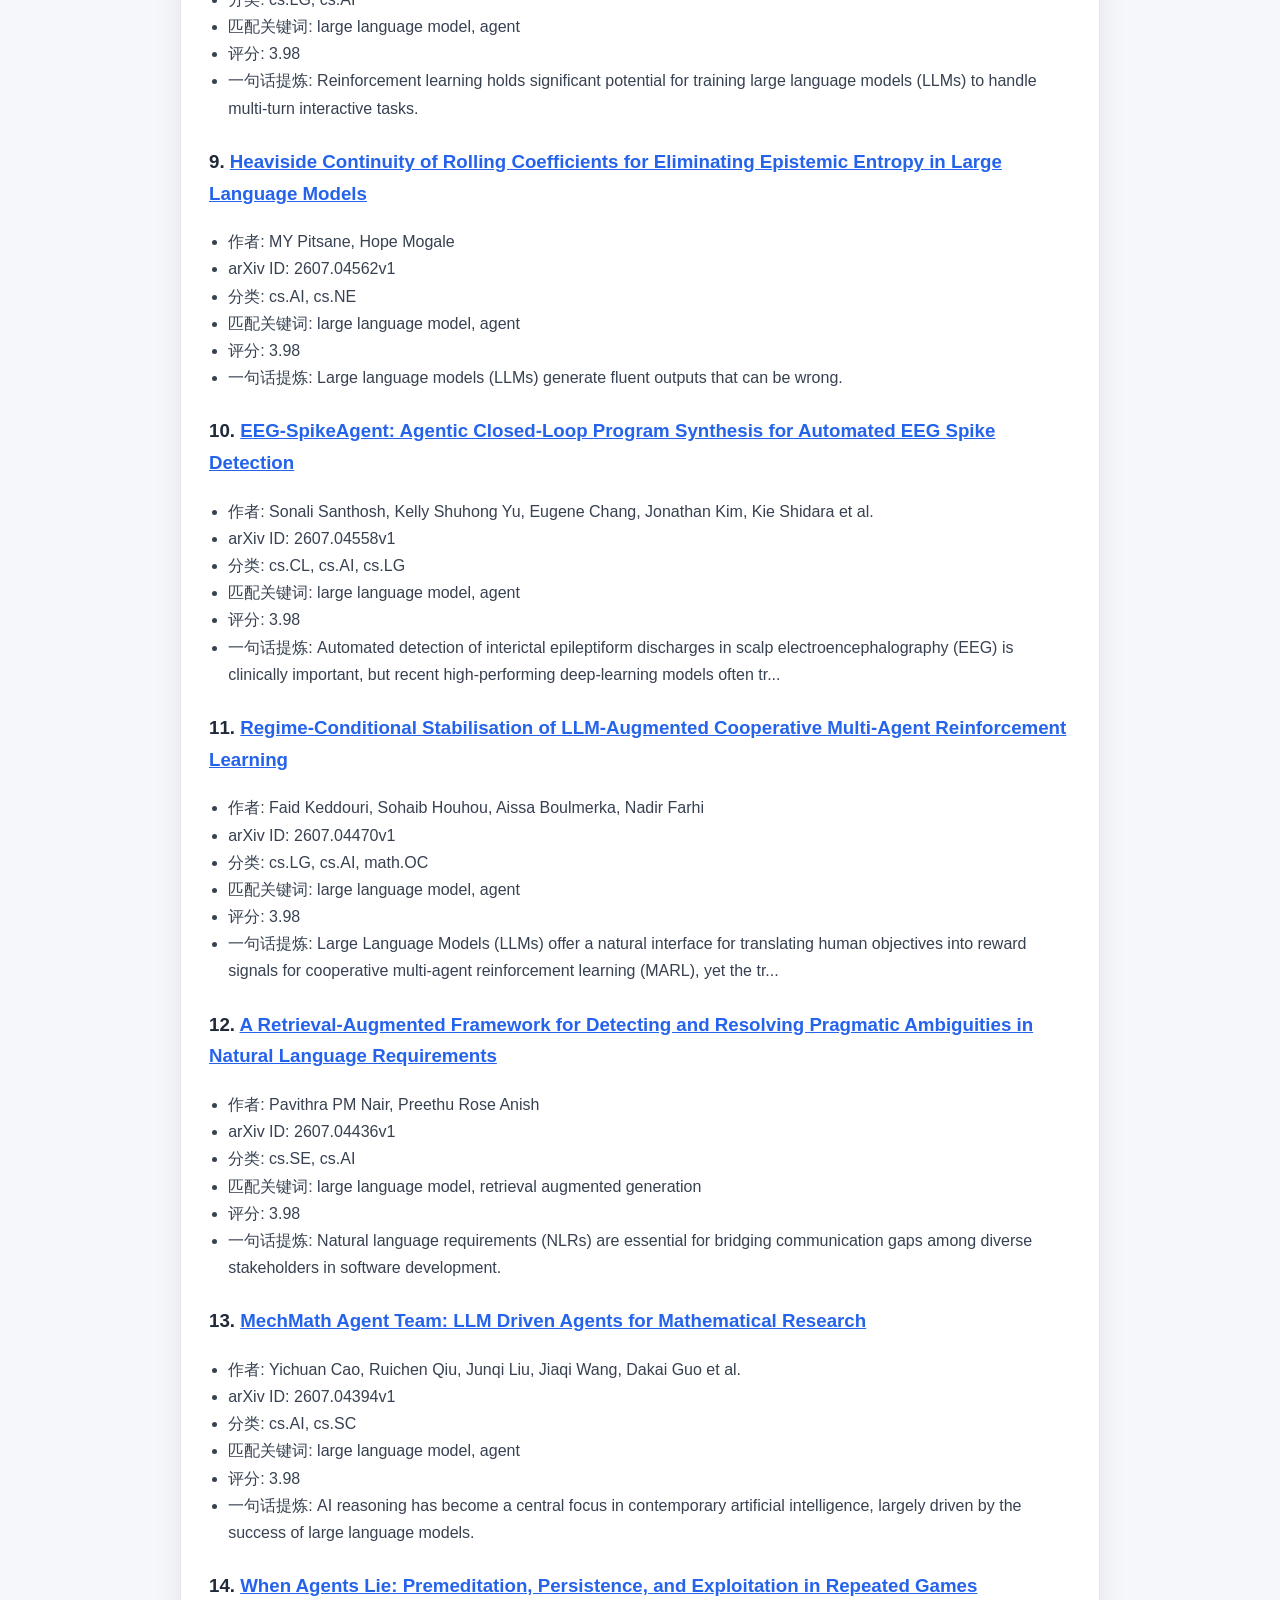
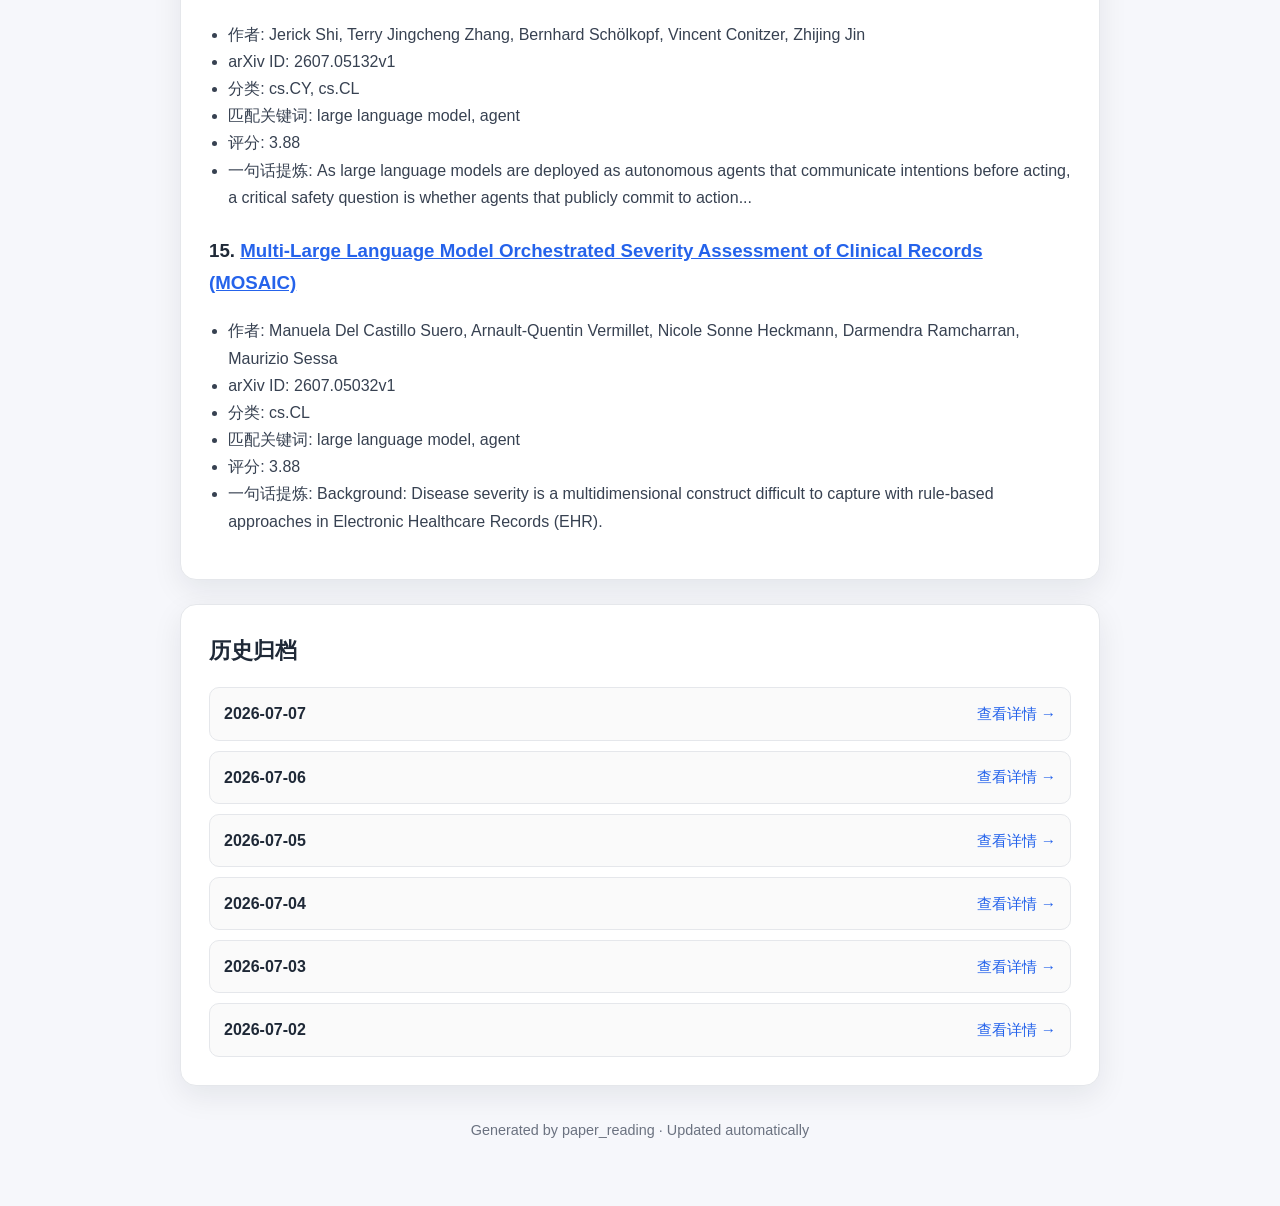
==== commit ba119f09: "deploy: 314f862941bedd35c6ff6172050a755505e023ea" ====
--- a/index.html
+++ b/index.html
@@ -15,30 +15,173 @@
     
     
 <main class="card report-content">
-  <p><strong>最新更新：</strong>2026-07-06</p>
-  <h1>每日论文日报 2026-07-06</h1>
+  <p><strong>最新更新：</strong>2026-07-07</p>
+  <h1>每日论文日报 2026-07-07</h1>
 <h2>概览</h2>
 <ul>
-<li>入选论文数: 0</li>
-<li>平均评分: 0</li>
+<li>入选论文数: 15</li>
+<li>平均评分: 4.12</li>
 </ul>
 <h2>今日研究热点</h2>
 <ul>
-<li>今日暂无热点数据</li>
+<li>language (26)</li>
+<li>agents (22)</li>
+<li>reasoning (20)</li>
+<li>llm (19)</li>
+<li>large (18)</li>
+<li>agent (18)</li>
+<li>while (17)</li>
+<li>across (13)</li>
 </ul>
 <h2>重要大事件</h2>
 <ul>
-<li>今日暂无重要事件</li>
+<li>Toward Trustworthy Large Language Model Agents in Healthcare（评分 5.68）</li>
+<li>AgentGym2: Benchmarking Large Language Model Agents in De-Idealized Real-World Environments（评分 4.60）</li>
+<li>Your Agent's Memories Are Not Its Own: Forged Reasoning Attacks on LLM Agent Memory and Defenses（评分 3.98）</li>
+<li>TACTIC-KG: Toward Small Agent Teams for Cyber Threat Intelligence Knowledge Graph Construction（评分 3.98）</li>
+<li>STAPO: Selective Trajectory-Aware Policy Optimization for LLM Agent Training（评分 3.98）</li>
 </ul>
 <h2>论文清单</h2>
+<h3>1. <a href="https://arxiv.org/abs/2607.05055v1">Toward Trustworthy Large Language Model Agents in Healthcare</a></h3>
 <ul>
-<li>今日未筛选到符合条件的论文</li>
+<li>作者: Hadi Hasan, Safaa Salman, Adam Tai Abou Dargham, Ammar Mohanna, Ali Chehab</li>
+<li>arXiv ID: 2607.05055v1</li>
+<li>分类: cs.AI</li>
+<li>匹配关键词: large language model, agent, retrieval augmented generation</li>
+<li>评分: 5.68</li>
+<li>一句话提炼: Healthcare appointment scheduling remains a persistent operational bottleneck, driven by manual coordination, fragmented legacy systems, and high administrative overhead.</li>
+</ul>
+<h3>2. <a href="https://arxiv.org/abs/2607.05174v1">AgentGym2: Benchmarking Large Language Model Agents in De-Idealized Real-World Environments</a></h3>
+<ul>
+<li>作者: Zhiheng Xi, Dingwen Yang, Jiaqi Liu, Jixuan Huang, Honglin Guo et al.</li>
+<li>arXiv ID: 2607.05174v1</li>
+<li>分类: cs.AI</li>
+<li>匹配关键词: large language model, agent</li>
+<li>评分: 4.60</li>
+<li>一句话提炼: Language agents, i.e., LLM agents, progress rapidly and are increasingly deployed in production environments.</li>
+</ul>
+<h3>3. <a href="https://arxiv.org/abs/2607.05029v1">Your Agent's Memories Are Not Its Own: Forged Reasoning Attacks on LLM Agent Memory and Defenses</a></h3>
+<ul>
+<li>作者: Neeraj Karamchandani, Piyush Nagasubramaniam, Sencun Zhu, Dinghao Wu</li>
+<li>arXiv ID: 2607.05029v1</li>
+<li>分类: cs.CR, cs.AI</li>
+<li>匹配关键词: large language model, agent</li>
+<li>评分: 3.98</li>
+<li>一句话提炼: Persistent memory has enabled large language model (LLM) agents to store factual knowledge, prior decisions, reasoning histories, tool usage information, and context.</li>
+</ul>
+<h3>4. <a href="https://arxiv.org/abs/2607.05001v1">TACTIC-KG: Toward Small Agent Teams for Cyber Threat Intelligence Knowledge Graph Construction</a></h3>
+<ul>
+<li>作者: Mouhamed Amine Bouchiha, Gregory Blanc</li>
+<li>arXiv ID: 2607.05001v1</li>
+<li>分类: cs.CR, cs.AI, cs.LG, cs.MA</li>
+<li>匹配关键词: large language model, agent</li>
+<li>评分: 3.98</li>
+<li>一句话提炼: Cyber Threat Intelligence (CTI) reports are predominantly unstructured, heterogeneous, and noisy, which limits their direct usability for automated analysis and reasoning.</li>
+</ul>
+<h3>5. <a href="https://arxiv.org/abs/2607.04963v1">STAPO: Selective Trajectory-Aware Policy Optimization for LLM Agent Training</a></h3>
+<ul>
+<li>作者: Qiuyi Qi, Tian Liang, Mutian Bao, Jinjian Zhang, Dongnan Liu et al.</li>
+<li>arXiv ID: 2607.04963v1</li>
+<li>分类: cs.AI</li>
+<li>匹配关键词: large language model, agent</li>
+<li>评分: 3.98</li>
+<li>一句话提炼: Reinforcement Learning (RL) is the dominant paradigm for training Large Language Model (LLM) agents on long-horizon tasks.</li>
+</ul>
+<h3>6. <a href="https://arxiv.org/abs/2607.04907v1">Medi-Gemma: A Hybrid Clinical Decision Support System Integrating Deterministic EMR Analytics and Retrieval-Augmented Generation</a></h3>
+<ul>
+<li>作者: Mohammed Saim Ahmed Quadri, Yunzhe Xue, Justin W. Ady, Usman Roshan</li>
+<li>arXiv ID: 2607.04907v1</li>
+<li>分类: cs.AI</li>
+<li>匹配关键词: large language model, retrieval augmented generation</li>
+<li>评分: 3.98</li>
+<li>一句话提炼: Deploying Large Language Models (LLMs) in high-stakes clinical settings remains limited by structural hallucinations, weak deterministic reasoning over tabular patient data, and...</li>
+</ul>
+<h3>7. <a href="https://arxiv.org/abs/2607.04728v1">Turning Off-Policy Tokens On-Policy: A Plug-in Approach for Improving LLM Alignment</a></h3>
+<ul>
+<li>作者: Yu Li, Xiuyu Li, Mingyang Yi, Jiaxing Wang, zhangliangxu et al.</li>
+<li>arXiv ID: 2607.04728v1</li>
+<li>分类: cs.CL, cs.AI, cs.LG</li>
+<li>匹配关键词: large language model, agent</li>
+<li>评分: 3.98</li>
+<li>一句话提炼: Reinforcement learning (RL) post-training for large language models (LLMs) follows a efficient paradigm of "rollout then update", which inevitably results in off-policy training...</li>
+</ul>
+<h3>8. <a href="https://arxiv.org/abs/2607.04713v1">RSPO: Reward-Swap Policy Optimization for Multi-Turn LLM Agents</a></h3>
+<ul>
+<li>作者: Qiang Liu, Taian Guo, Ruizhi Qiao, Xing Sun</li>
+<li>arXiv ID: 2607.04713v1</li>
+<li>分类: cs.LG, cs.AI</li>
+<li>匹配关键词: large language model, agent</li>
+<li>评分: 3.98</li>
+<li>一句话提炼: Reinforcement learning holds significant potential for training large language models (LLMs) to handle multi-turn interactive tasks.</li>
+</ul>
+<h3>9. <a href="https://arxiv.org/abs/2607.04562v1">Heaviside Continuity of Rolling Coefficients for Eliminating Epistemic Entropy in Large Language Models</a></h3>
+<ul>
+<li>作者: MY Pitsane, Hope Mogale</li>
+<li>arXiv ID: 2607.04562v1</li>
+<li>分类: cs.AI, cs.NE</li>
+<li>匹配关键词: large language model, agent</li>
+<li>评分: 3.98</li>
+<li>一句话提炼: Large language models (LLMs) generate fluent outputs that can be wrong.</li>
+</ul>
+<h3>10. <a href="https://arxiv.org/abs/2607.04558v1">EEG-SpikeAgent: Agentic Closed-Loop Program Synthesis for Automated EEG Spike Detection</a></h3>
+<ul>
+<li>作者: Sonali Santhosh, Kelly Shuhong Yu, Eugene Chang, Jonathan Kim, Kie Shidara et al.</li>
+<li>arXiv ID: 2607.04558v1</li>
+<li>分类: cs.CL, cs.AI, cs.LG</li>
+<li>匹配关键词: large language model, agent</li>
+<li>评分: 3.98</li>
+<li>一句话提炼: Automated detection of interictal epileptiform discharges in scalp electroencephalography (EEG) is clinically important, but recent high-performing deep-learning models often tr...</li>
+</ul>
+<h3>11. <a href="https://arxiv.org/abs/2607.04470v1">Regime-Conditional Stabilisation of LLM-Augmented Cooperative Multi-Agent Reinforcement Learning</a></h3>
+<ul>
+<li>作者: Faid Keddouri, Sohaib Houhou, Aissa Boulmerka, Nadir Farhi</li>
+<li>arXiv ID: 2607.04470v1</li>
+<li>分类: cs.LG, cs.AI, math.OC</li>
+<li>匹配关键词: large language model, agent</li>
+<li>评分: 3.98</li>
+<li>一句话提炼: Large Language Models (LLMs) offer a natural interface for translating human objectives into reward signals for cooperative multi-agent reinforcement learning (MARL), yet the tr...</li>
+</ul>
+<h3>12. <a href="https://arxiv.org/abs/2607.04436v1">A Retrieval-Augmented Framework for Detecting and Resolving Pragmatic Ambiguities in Natural Language Requirements</a></h3>
+<ul>
+<li>作者: Pavithra PM Nair, Preethu Rose Anish</li>
+<li>arXiv ID: 2607.04436v1</li>
+<li>分类: cs.SE, cs.AI</li>
+<li>匹配关键词: large language model, retrieval augmented generation</li>
+<li>评分: 3.98</li>
+<li>一句话提炼: Natural language requirements (NLRs) are essential for bridging communication gaps among diverse stakeholders in software development.</li>
+</ul>
+<h3>13. <a href="https://arxiv.org/abs/2607.04394v1">MechMath Agent Team: LLM Driven Agents for Mathematical Research</a></h3>
+<ul>
+<li>作者: Yichuan Cao, Ruichen Qiu, Junqi Liu, Jiaqi Wang, Dakai Guo et al.</li>
+<li>arXiv ID: 2607.04394v1</li>
+<li>分类: cs.AI, cs.SC</li>
+<li>匹配关键词: large language model, agent</li>
+<li>评分: 3.98</li>
+<li>一句话提炼: AI reasoning has become a central focus in contemporary artificial intelligence, largely driven by the success of large language models.</li>
+</ul>
+<h3>14. <a href="https://arxiv.org/abs/2607.05132v1">When Agents Lie: Premeditation, Persistence, and Exploitation in Repeated Games</a></h3>
+<ul>
+<li>作者: Jerick Shi, Terry Jingcheng Zhang, Bernhard Schölkopf, Vincent Conitzer, Zhijing Jin</li>
+<li>arXiv ID: 2607.05132v1</li>
+<li>分类: cs.CY, cs.CL</li>
+<li>匹配关键词: large language model, agent</li>
+<li>评分: 3.88</li>
+<li>一句话提炼: As large language models are deployed as autonomous agents that communicate intentions before acting, a critical safety question is whether agents that publicly commit to action...</li>
+</ul>
+<h3>15. <a href="https://arxiv.org/abs/2607.05032v1">Multi-Large Language Model Orchestrated Severity Assessment of Clinical Records (MOSAIC)</a></h3>
+<ul>
+<li>作者: Manuela Del Castillo Suero, Arnault-Quentin Vermillet, Nicole Sonne Heckmann, Darmendra Ramcharran, Maurizio Sessa</li>
+<li>arXiv ID: 2607.05032v1</li>
+<li>分类: cs.CL</li>
+<li>匹配关键词: large language model, agent</li>
+<li>评分: 3.88</li>
+<li>一句话提炼: Background: Disease severity is a multidimensional construct difficult to capture with rule-based approaches in Electronic Healthcare Records (EHR).</li>
 </ul>
 </main>
 <section class="card">
   <h2>历史归档</h2>
   <ul class="archive-list">
-    <li><a href="reports/2026-07-06.html"><span class="date">2026-07-06</span><span class="link">查看详情 →</span></a></li><li><a href="reports/2026-07-05.html"><span class="date">2026-07-05</span><span class="link">查看详情 →</span></a></li><li><a href="reports/2026-07-04.html"><span class="date">2026-07-04</span><span class="link">查看详情 →</span></a></li><li><a href="reports/2026-07-03.html"><span class="date">2026-07-03</span><span class="link">查看详情 →</span></a></li><li><a href="reports/2026-07-02.html"><span class="date">2026-07-02</span><span class="link">查看详情 →</span></a></li>
+    <li><a href="reports/2026-07-07.html"><span class="date">2026-07-07</span><span class="link">查看详情 →</span></a></li><li><a href="reports/2026-07-06.html"><span class="date">2026-07-06</span><span class="link">查看详情 →</span></a></li><li><a href="reports/2026-07-05.html"><span class="date">2026-07-05</span><span class="link">查看详情 →</span></a></li><li><a href="reports/2026-07-04.html"><span class="date">2026-07-04</span><span class="link">查看详情 →</span></a></li><li><a href="reports/2026-07-03.html"><span class="date">2026-07-03</span><span class="link">查看详情 →</span></a></li><li><a href="reports/2026-07-02.html"><span class="date">2026-07-02</span><span class="link">查看详情 →</span></a></li>
   </ul>
 </section>
 
